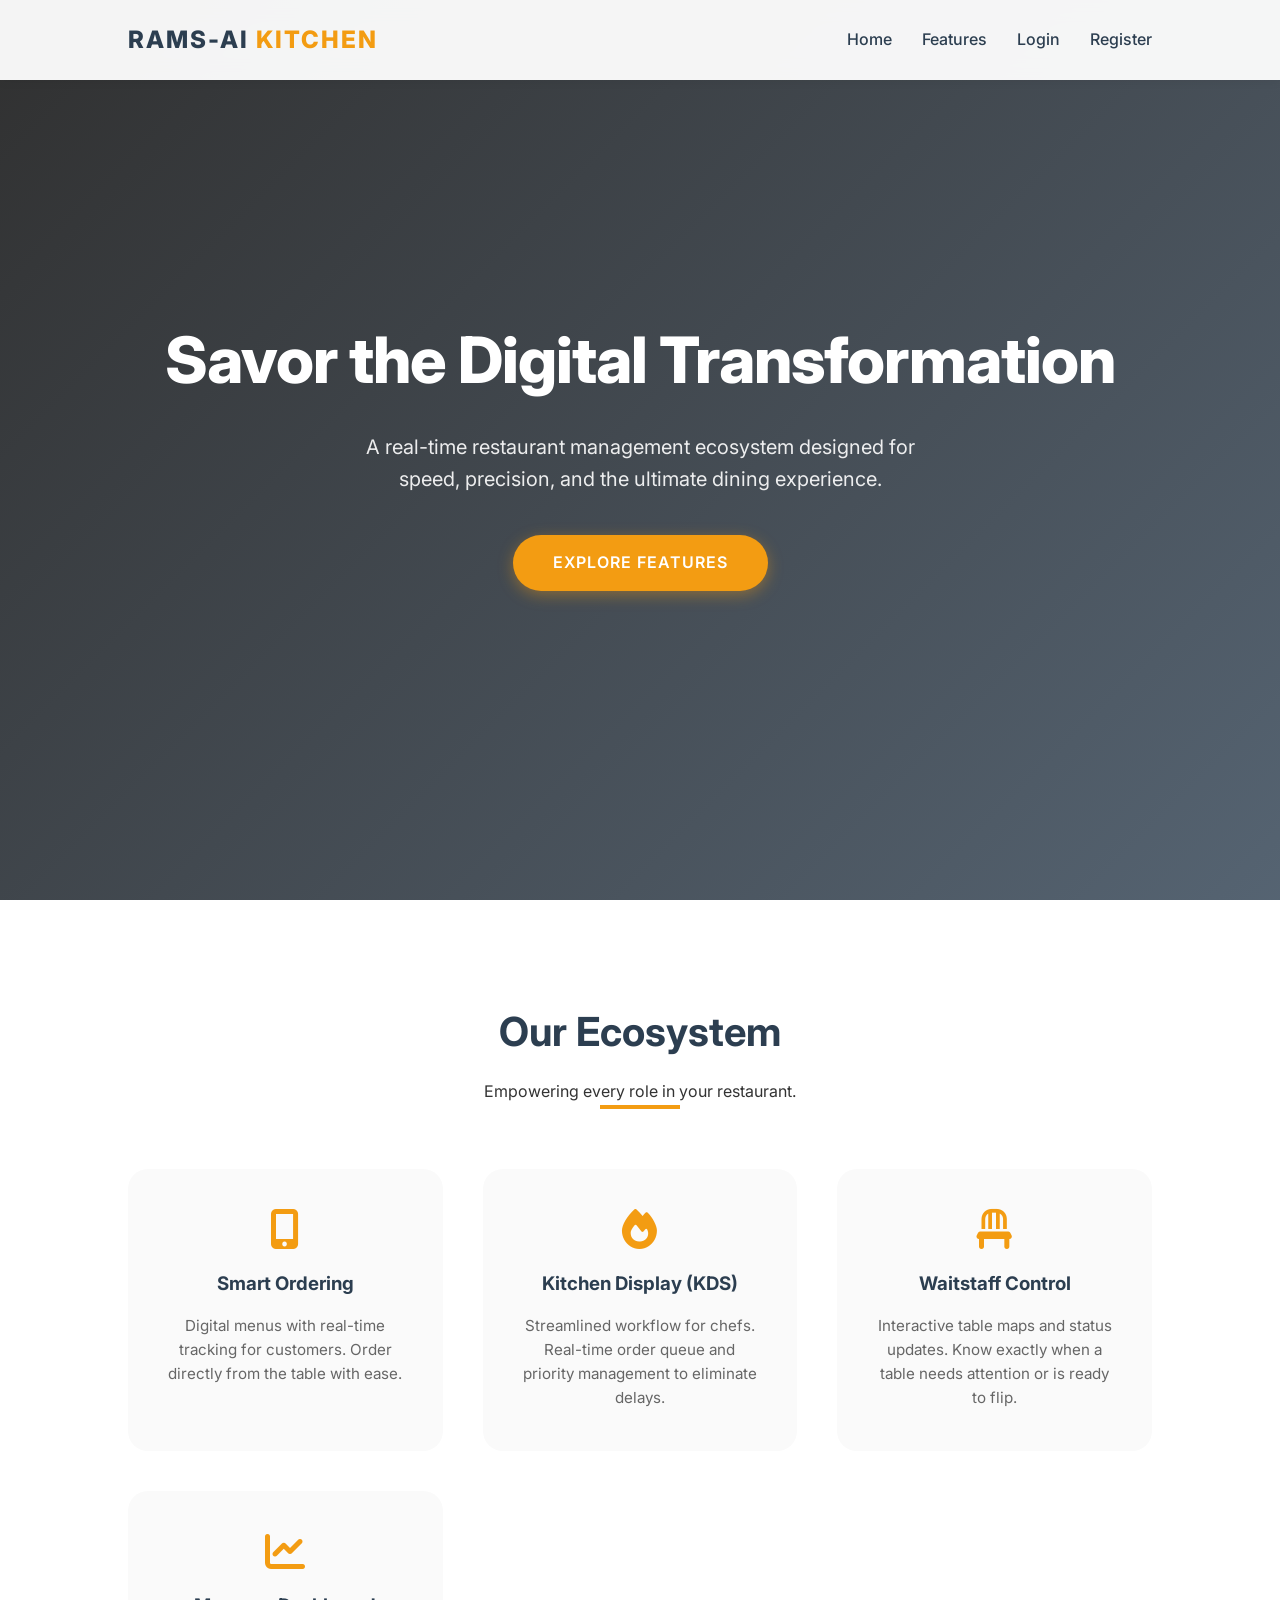
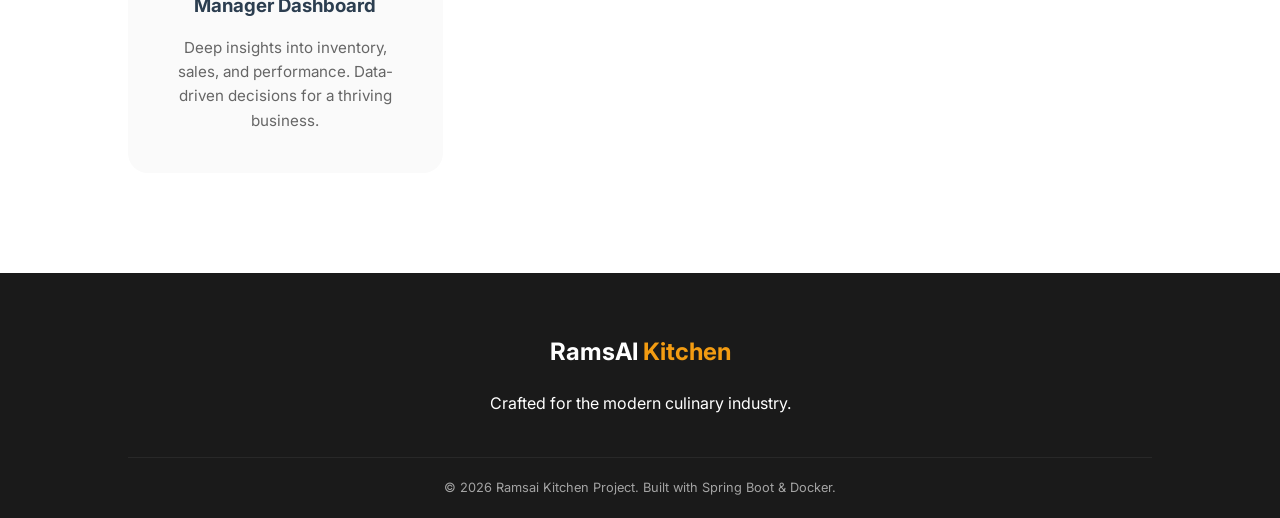
==== src/main/resources/static/audit.html @ 396d2cf7 "feat: expand auth system with refresh tokens, audit logs, and profile management - Implemented Refre" ====
<!DOCTYPE html>
<html lang="en">
<head>
    <meta charset="UTF-8">
    <meta name="viewport" content="width=device-width, initial-scale=1.0">
    <title>Security Audit Logs - RamsAI Kitchen</title>
    <link rel="stylesheet" href="css/style.css">
    <style>
        .audit-container {
            max-width: 1200px;
            margin: 120px auto 40px;
            padding: 0 20px;
        }
        .audit-card {
            background: var(--white);
            padding: 30px;
            border-radius: 20px;
            box-shadow: var(--shadow);
        }
        .audit-card h2 {
            margin-bottom: 25px;
            color: var(--secondary-color);
        }
        table {
            width: 100%;
            border-collapse: collapse;
            margin-top: 20px;
        }
        th, td {
            text-align: left;
            padding: 12px 15px;
            border-bottom: 1px solid var(--bg-light);
        }
        th {
            background: var(--bg-light);
            color: var(--secondary-color);
            font-weight: 600;
        }
        .status-success { color: #2ecc71; font-weight: 600; }
        .status-failure { color: #e74c3c; font-weight: 600; }
        .timestamp { font-size: 0.85rem; color: var(--text-muted); }
    </style>
</head>
<body>
    <header>
        <div class="logo">RamsAI<span>Kitchen</span></div>
        <nav><ul id="mainNav"></ul></nav>
    </header>

    <div class="audit-container">
        <div class="audit-card">
            <h2>Security Audit Logs</h2>
            <p style="color: var(--text-muted); margin-bottom: 20px;">Review recent security actions and login attempts.</p>
            <div style="overflow-x: auto;">
                <table id="auditTable">
                    <thead>
                        <tr>
                            <th>Timestamp</th>
                            <th>Username</th>
                            <th>Action</th>
                            <th>Status</th>
                            <th>IP Address</th>
                            <th>Details</th>
                        </tr>
                    </thead>
                    <tbody id="auditBody">
                        <!-- Data will be loaded here -->
                    </tbody>
                </table>
            </div>
        </div>
    </div>

    <script src="js/auth.js"></script>
    <script>
        async function loadAuditLogs() {
            const response = await authenticatedFetch('/api/v1/manager/audit?page=0&size=50');
            
            if (response.ok) {
                const result = await response.json();
                const logs = result.data;
                const body = document.getElementById('auditBody');
                
                if (logs.length === 0) {
                    body.innerHTML = '<tr><td colspan="6" style="text-align:center;">No logs found.</td></tr>';
                    return;
                }

                body.innerHTML = logs.map(log => `
                    <tr>
                        <td class="timestamp">${new Date(log.timestamp).toLocaleString()}</td>
                        <td>${log.username || (log.user ? log.user.username : '---')}</td>
                        <td>${log.action}</td>
                        <td class="${log.status === 'SUCCESS' ? 'status-success' : 'status-failure'}">${log.status}</td>
                        <td>${log.ipAddress || '---'}</td>
                        <td>${log.details || '---'}</td>
                    </tr>
                `).join('');
            } else {
                alert('Failed to load logs. You might not have permission.');
            }
        }

        document.addEventListener('DOMContentLoaded', () => {
            const role = getStorage().getItem('role');
            if (role !== 'MANAGER') {
                window.location.href = 'index.html';
                return;
            }
            loadAuditLogs();
        });
    </script>
</body>
</html>
---- src/main/resources/static/css/style.css ----
:root {
    --primary-color: #f39c12;
    --secondary-color: #2c3e50;
    --accent-color: #e67e22;
    --bg-dark: #1a1a1a;
    --bg-light: #fafafa;
    --text-main: #333;
    --text-muted: #666;
    --white: #ffffff;
    --shadow: 0 10px 30px rgba(0,0,0,0.1);
}

* {
    margin: 0;
    padding: 0;
    box-sizing: border-box;
}

body {
    font-family: 'Inter', -apple-system, BlinkMacSystemFont, "Segoe UI", Roboto, sans-serif;
    line-height: 1.6;
    color: var(--text-main);
    background-color: var(--bg-light);
    overflow-x: hidden;
}

/* Header & Nav */
header {
    background: rgba(255, 255, 255, 0.95);
    backdrop-filter: blur(10px);
    height: 80px;
    display: flex;
    align-items: center;
    justify-content: space-between;
    padding: 0 10%;
    position: fixed;
    top: 0;
    width: 100%;
    z-index: 1000;
    box-shadow: 0 2px 10px rgba(0,0,0,0.05);
}

.logo {
    font-size: 1.5rem;
    font-weight: 800;
    color: var(--secondary-color);
    text-transform: uppercase;
    letter-spacing: 2px;
}

.logo span {
    color: var(--primary-color);
}

nav ul {
    display: flex;
    list-style: none;
}

nav ul li {
    margin-left: 30px;
}

nav ul li a {
    text-decoration: none;
    color: var(--secondary-color);
    font-weight: 500;
    transition: color 0.3s;
}

nav ul li a:hover {
    color: var(--primary-color);
}

/* Hero Section */
.hero {
    height: 100vh;
    background: linear-gradient(135deg, rgba(26,26,26,0.9), rgba(44,62,80,0.8)), 
                url('https://images.unsplash.com/photo-1514362545857-3bc16c4c7d1b?ixlib=rb-1.2.1&auto=format&fit=crop&w=1350&q=80');
    background-size: cover;
    background-position: center;
    display: flex;
    flex-direction: column;
    justify-content: center;
    align-items: center;
    text-align: center;
    color: var(--white);
    padding: 0 20px;
}

.hero h1 {
    font-size: 4rem;
    margin-bottom: 20px;
    font-weight: 800;
    letter-spacing: -1px;
}

.hero p {
    font-size: 1.25rem;
    max-width: 600px;
    margin-bottom: 40px;
    opacity: 0.9;
}

.cta-button {
    background-color: var(--primary-color);
    color: var(--white);
    padding: 15px 40px;
    border-radius: 50px;
    text-decoration: none;
    font-weight: 600;
    text-transform: uppercase;
    letter-spacing: 1px;
    transition: transform 0.3s, background-color 0.3s;
    box-shadow: 0 4px 15px rgba(243, 156, 18, 0.4);
}

.cta-button:hover {
    background-color: var(--accent-color);
    transform: translateY(-3px);
}

/* Features Section */
.features {
    padding: 100px 10%;
    background: var(--white);
}

.section-title {
    text-align: center;
    margin-bottom: 60px;
}

.section-title h2 {
    font-size: 2.5rem;
    color: var(--secondary-color);
    margin-bottom: 15px;
}

.section-title .underline {
    width: 80px;
    height: 4px;
    background: var(--primary-color);
    margin: 0 auto;
}

.feature-grid {
    display: grid;
    grid-template-columns: repeat(auto-fit, minmax(250px, 1fr));
    gap: 40px;
}

.feature-card {
    padding: 40px;
    background: var(--bg-light);
    border-radius: 20px;
    text-align: center;
    transition: transform 0.3s, box-shadow 0.3s;
}

.feature-card:hover {
    transform: translateY(-10px);
    box-shadow: var(--shadow);
}

.feature-icon {
    font-size: 2.5rem;
    color: var(--primary-color);
    margin-bottom: 20px;
}

.feature-card h3 {
    margin-bottom: 15px;
    color: var(--secondary-color);
}

.feature-card p {
    color: var(--text-muted);
    font-size: 0.95rem;
}

/* Footer */
footer {
    background: var(--bg-dark);
    color: var(--white);
    padding: 60px 10% 20px;
    text-align: center;
}

.footer-content {
    margin-bottom: 40px;
}

.footer-logo {
    font-size: 1.5rem;
    font-weight: 700;
    margin-bottom: 20px;
}

.footer-logo span {
    color: var(--primary-color);
}

.copyright {
    padding-top: 20px;
    border-top: 1px solid rgba(255,255,255,0.1);
    font-size: 0.8rem;
    opacity: 0.6;
}

.field-error {
    color: #e74c3c;
    font-size: 0.75rem;
    margin-top: 5px;
    height: 15px; /* Prevent layout shift */
}

/* Responsive */
@media (max-width: 768px) {
    .hero h1 {
        font-size: 2.5rem;
    }
    header {
        padding: 0 5%;
    }
    nav {
        display: none; /* In a real app, you'd have a hamburger menu */
    }
}
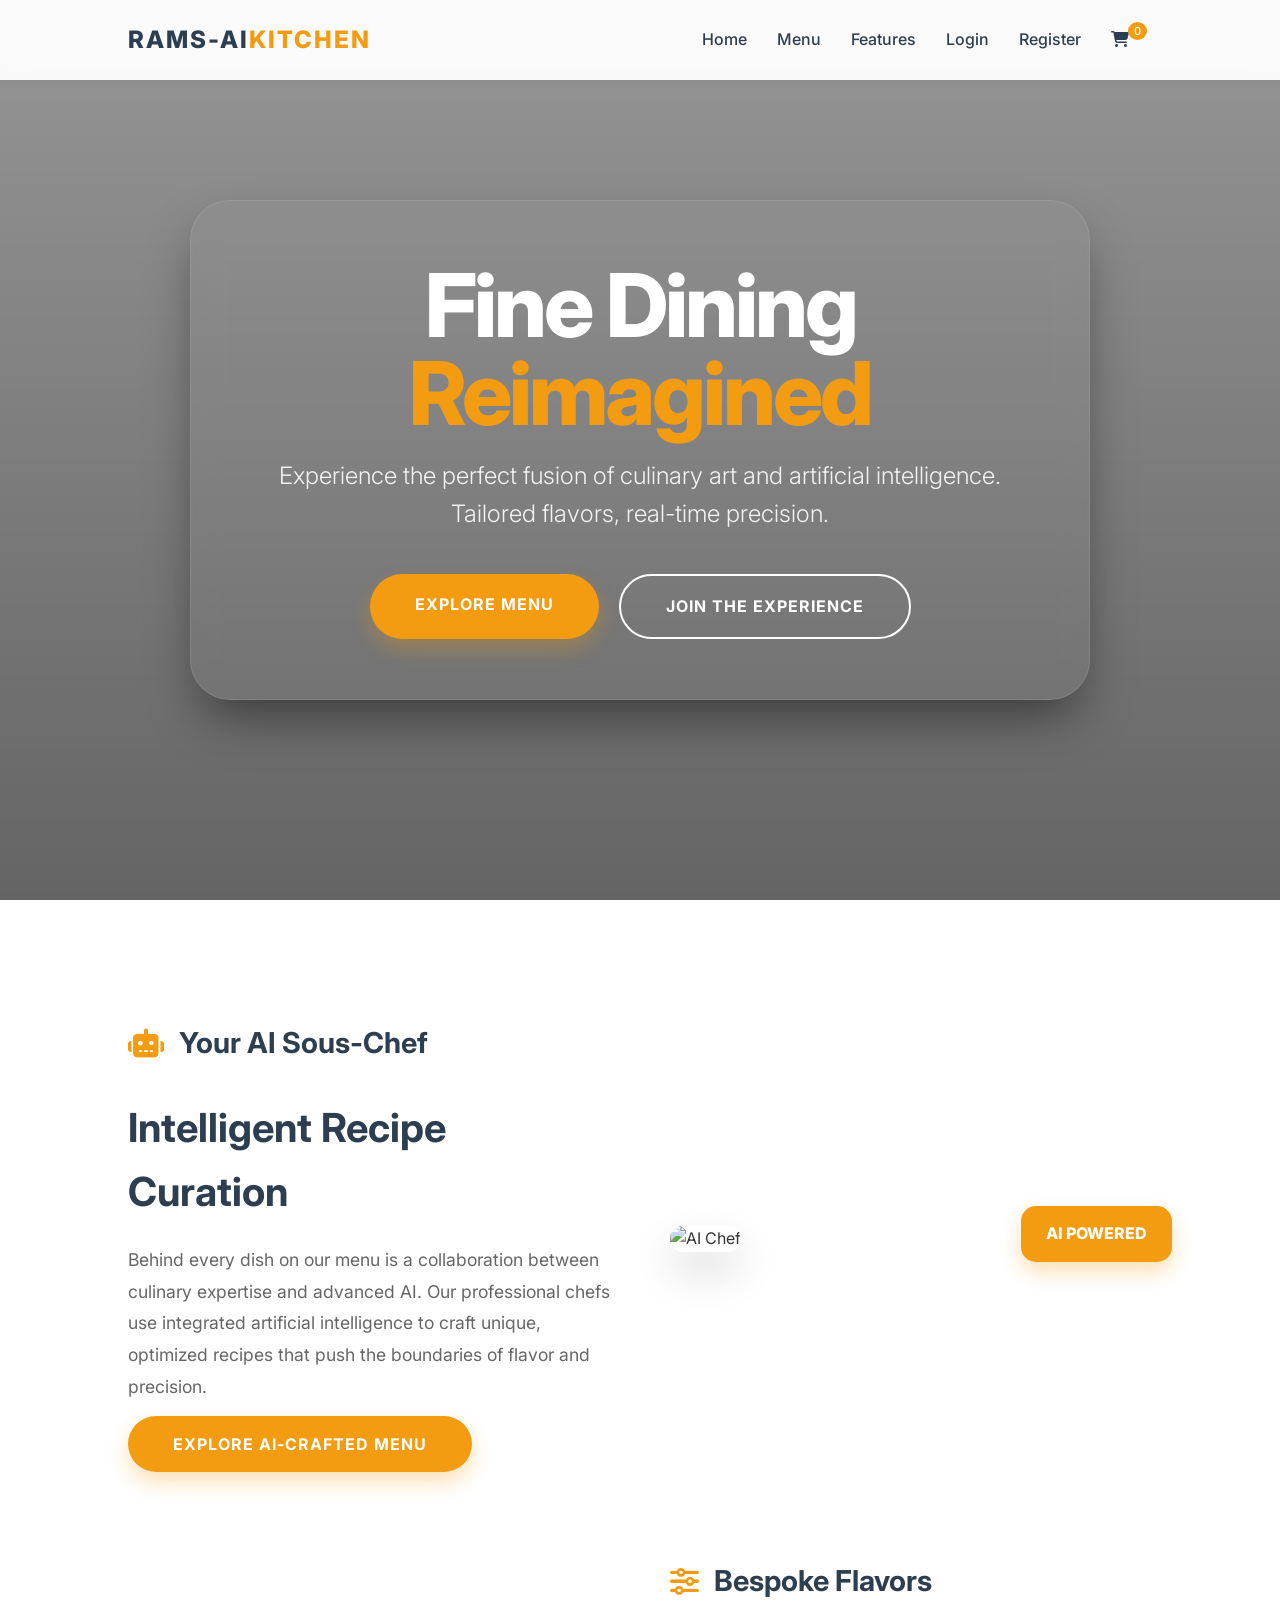
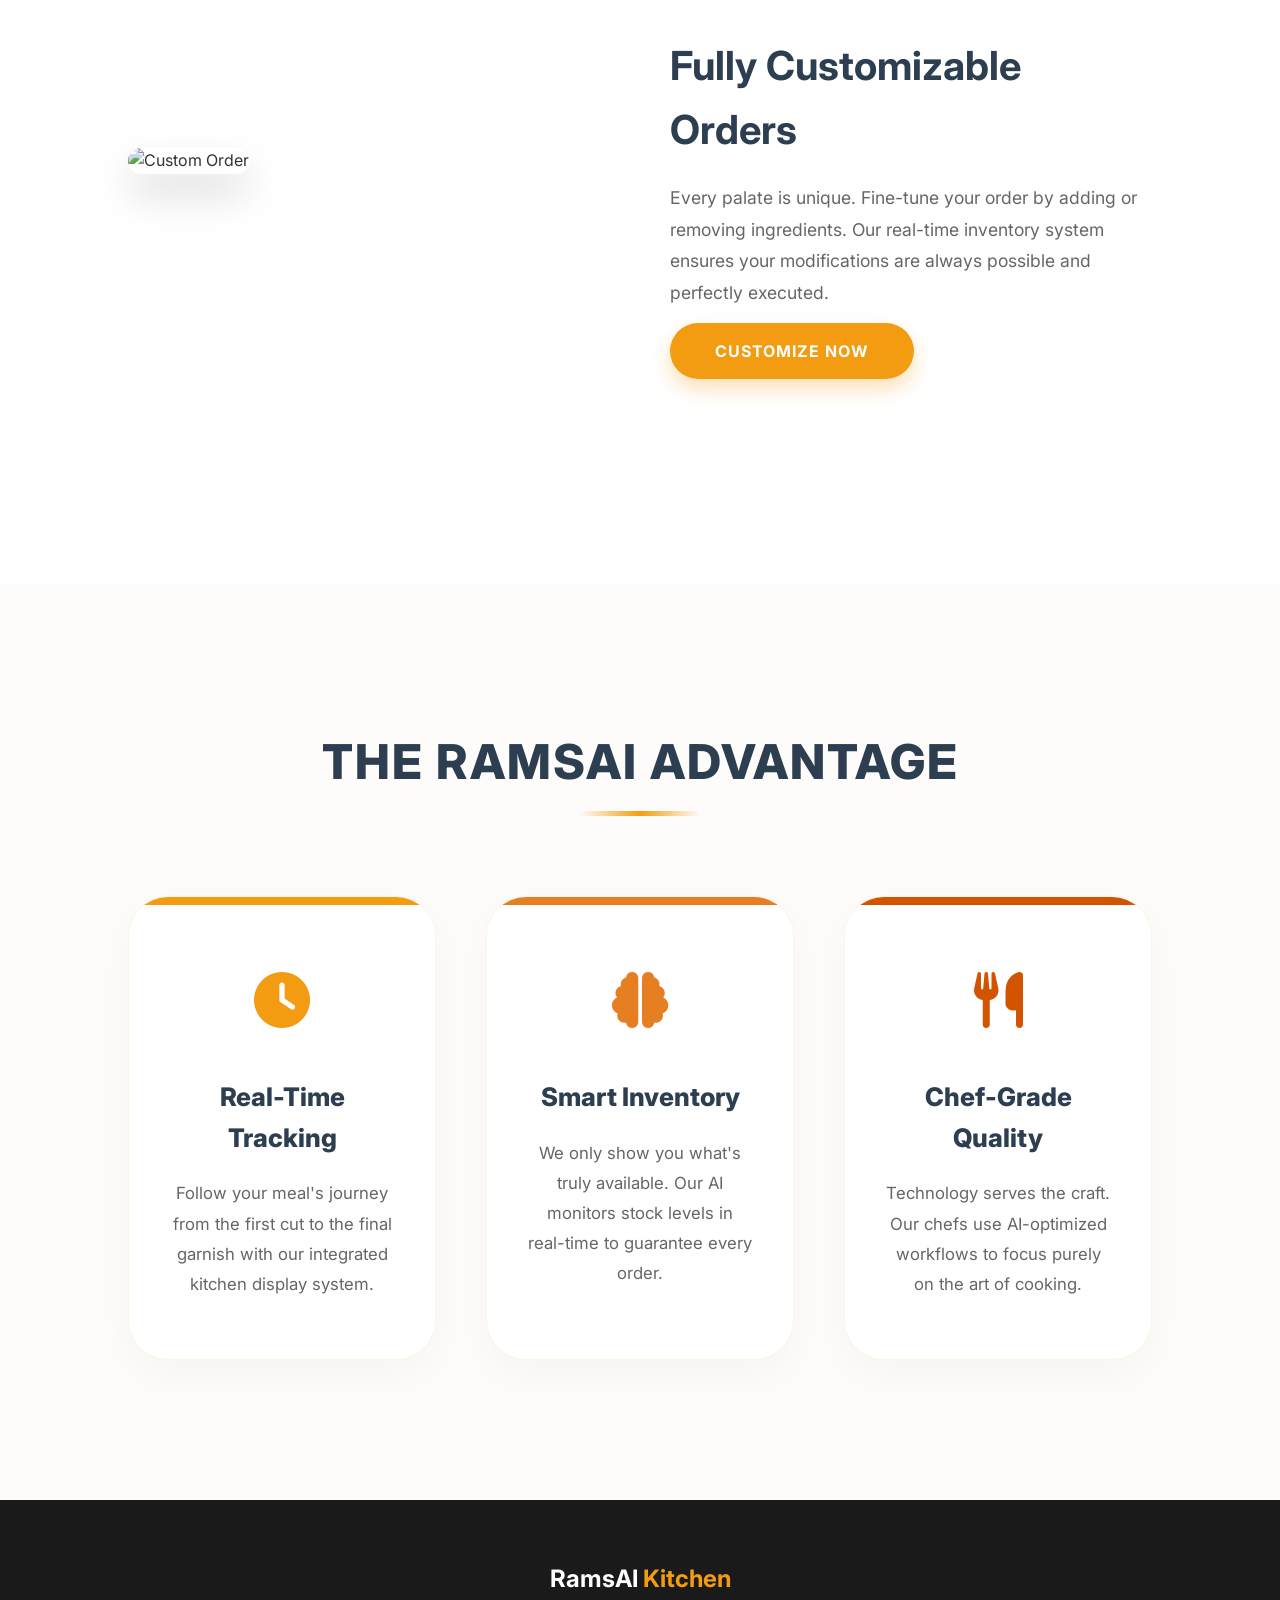
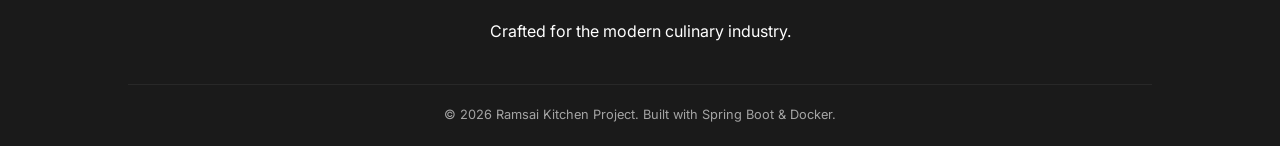
==== commit 3427a0c3: "style: redesign home page as a premium restaurant landing page - Created cinematic hero section with" ====
--- a/src/main/resources/static/audit.html
+++ b/src/main/resources/static/audit.html
@@ -43,7 +43,7 @@
 </head>
 <body>
     <header>
-        <div class="logo">RamsAI<span>Kitchen</span></div>
+        <div class="logo"><a href="index.html">RamsAI<span>Kitchen</span></a></div>
         <nav><ul id="mainNav"></ul></nav>
     </header>
 
--- a/src/main/resources/static/css/style.css
+++ b/src/main/resources/static/css/style.css
@@ -48,6 +48,13 @@
     letter-spacing: 2px;
 }
 
+.logo a {
+    text-decoration: none;
+    color: inherit;
+    display: flex;
+    align-items: center;
+}
+
 .logo span {
     color: var(--primary-color);
 }
@@ -75,10 +82,11 @@
 /* Hero Section */
 .hero {
     height: 100vh;
-    background: linear-gradient(135deg, rgba(26,26,26,0.9), rgba(44,62,80,0.8)), 
-                url('https://images.unsplash.com/photo-1514362545857-3bc16c4c7d1b?ixlib=rb-1.2.1&auto=format&fit=crop&w=1350&q=80');
+    background: linear-gradient(rgba(0,0,0,0.4), rgba(0,0,0,0.6)), 
+                url('https://images.unsplash.com/photo-1559339352-11d035aa65de?ixlib=rb-1.2.1&auto=format&fit=crop&w=1920&q=80');
     background-size: cover;
     background-position: center;
+    background-attachment: fixed;
     display: flex;
     flex-direction: column;
     justify-content: center;
@@ -88,95 +96,270 @@
     padding: 0 20px;
 }
 
+.hero-content {
+    max-width: 900px;
+    padding: 60px;
+    background: rgba(255, 255, 255, 0.03);
+    backdrop-filter: blur(15px);
+    -webkit-backdrop-filter: blur(15px);
+    border-radius: 40px;
+    border: 1px solid rgba(255, 255, 255, 0.1);
+    animation: fadeInUp 1s ease;
+    box-shadow: 0 25px 50px -12px rgba(0, 0, 0, 0.5);
+}
+
 .hero h1 {
-    font-size: 4rem;
+    font-size: 5.5rem;
     margin-bottom: 20px;
     font-weight: 800;
-    letter-spacing: -1px;
+    letter-spacing: -3px;
+    line-height: 1;
+}
+
+.hero h1 span {
+    color: var(--primary-color);
 }
 
 .hero p {
-    font-size: 1.25rem;
-    max-width: 600px;
+    font-size: 1.5rem;
     margin-bottom: 40px;
     opacity: 0.9;
+    font-weight: 300;
+}
+
+.hero-btns {
+    display: flex;
+    gap: 20px;
+    justify-content: center;
 }
 
 .cta-button {
-    background-color: var(--primary-color);
-    color: var(--white);
-    padding: 15px 40px;
+    background: var(--primary-color);
+    color: var(--white);
+    padding: 18px 45px;
     border-radius: 50px;
     text-decoration: none;
-    font-weight: 600;
+    font-weight: 700;
     text-transform: uppercase;
     letter-spacing: 1px;
-    transition: transform 0.3s, background-color 0.3s;
-    box-shadow: 0 4px 15px rgba(243, 156, 18, 0.4);
+    transition: all 0.3s ease;
+    box-shadow: 0 10px 20px rgba(243, 156, 18, 0.3);
+}
+
+.cta-button.secondary {
+    background: transparent;
+    border: 2px solid var(--white);
+    box-shadow: none;
 }
 
 .cta-button:hover {
     background-color: var(--accent-color);
-    transform: translateY(-3px);
-}
-
-/* Features Section */
+    transform: translateY(-5px);
+    box-shadow: 0 15px 30px rgba(243, 156, 18, 0.4);
+}
+
+.cta-button.secondary:hover {
+    background: var(--white);
+    color: var(--secondary-color);
+}
+
+/* Featured Section */
+.showcase {
+    padding: 120px 10%;
+    background: var(--white);
+}
+
+.showcase-row {
+    display: flex;
+    align-items: center;
+    gap: 60px;
+    margin-bottom: 100px;
+}
+
+.showcase-row:nth-child(even) {
+    flex-direction: row-reverse;
+}
+
+.showcase-content {
+    flex: 1;
+}
+
+.showcase-content h3 {
+    font-size: 2.5rem;
+    color: var(--secondary-color);
+    margin-bottom: 20px;
+    font-weight: 700;
+}
+
+.showcase-content p {
+    font-size: 1.1rem;
+    color: var(--text-muted);
+    margin-bottom: 30px;
+    line-height: 1.8;
+}
+
+.showcase-image {
+    flex: 1;
+    position: relative;
+}
+
+.showcase-image img {
+    width: 100%;
+    border-radius: 20px;
+    box-shadow: 0 20px 40px rgba(0,0,0,0.15);
+}
+
+.ai-badge {
+    position: absolute;
+    top: -20px;
+    right: -20px;
+    background: var(--primary-color);
+    color: white;
+    padding: 15px 25px;
+    border-radius: 15px;
+    font-weight: 800;
+    box-shadow: 0 10px 20px rgba(243, 156, 18, 0.3);
+    animation: pulse 2s infinite;
+}
+
+@keyframes pulse {
+    0% { transform: scale(1); }
+    50% { transform: scale(1.05); }
+    100% { transform: scale(1); }
+}
+
+@keyframes fadeInUp {
+    from { opacity: 0; transform: translateY(30px); }
+    to { opacity: 1; transform: translateY(0); }
+}
+
+/* Feature Grid Refresh */
 .features {
-    padding: 100px 10%;
-    background: var(--white);
+    padding: 140px 10%;
+    background: #fdfcfb;
+    overflow: hidden; /* Safety for animations */
 }
 
 .section-title {
     text-align: center;
-    margin-bottom: 60px;
+    margin-bottom: 80px;
+    position: relative;
 }
 
 .section-title h2 {
-    font-size: 2.5rem;
-    color: var(--secondary-color);
-    margin-bottom: 15px;
+    font-size: 3rem;
+    font-weight: 800;
+    color: var(--secondary-color);
+    text-transform: uppercase;
+    letter-spacing: 2px;
+    margin-bottom: 10px;
 }
 
 .section-title .underline {
-    width: 80px;
-    height: 4px;
-    background: var(--primary-color);
+    width: 120px;
+    height: 5px;
+    background: linear-gradient(90deg, transparent, var(--primary-color), transparent);
     margin: 0 auto;
 }
 
 .feature-grid {
     display: grid;
-    grid-template-columns: repeat(auto-fit, minmax(250px, 1fr));
-    gap: 40px;
+    grid-template-columns: repeat(3, 1fr);
+    gap: 50px;
+    perspective: 1000px;
 }
 
 .feature-card {
-    padding: 40px;
-    background: var(--bg-light);
-    border-radius: 20px;
+    padding: 60px 40px;
+    background: var(--white);
+    border-radius: 40px;
     text-align: center;
-    transition: transform 0.3s, box-shadow 0.3s;
-}
-
+    transition: all 0.4s cubic-bezier(0.2, 1, 0.3, 1);
+    border: 1px solid rgba(243, 156, 18, 0.1);
+    position: relative;
+    box-shadow: 0 15px 40px rgba(0,0,0,0.03);
+    z-index: 1;
+    overflow: hidden; /* Clips the pseudo-element bar to the card's corners */
+}
+
+.feature-card::before {
+    content: '';
+    position: absolute;
+    top: 0;
+    left: 0;
+    right: 0;
+    height: 8px;
+    background: var(--primary-color);
+    border-radius: 40px 40px 0 0; /* Matches card's top corners perfectly */
+    transition: height 0.3s cubic-bezier(0.4, 0, 0.2, 1);
+}
+
+/* Unified Orange Theme */
+.feature-card:nth-child(1)::before { background: #f39c12; }
+.feature-card:nth-child(2)::before { background: #e67e22; }
+.feature-card:nth-child(3)::before { background: #d35400; }
+
+/* Fixed Hover: No Overlap */
 .feature-card:hover {
-    transform: translateY(-10px);
-    box-shadow: var(--shadow);
+    transform: translateY(-15px) scale(1.02);
+    box-shadow: 0 40px 70px rgba(243, 156, 18, 0.15);
+    border-color: var(--primary-color);
+    z-index: 10; /* Bring to front so shadow doesn't look cut off */
 }
 
 .feature-icon {
-    font-size: 2.5rem;
+    font-size: 3.5rem;
+    margin-bottom: 30px;
+    display: inline-block;
     color: var(--primary-color);
+    transition: all 0.3s ease;
+}
+
+/* Specific icon gradients for depth */
+.feature-card:nth-child(1) .feature-icon { color: #f39c12; }
+.feature-card:nth-child(2) .feature-icon { color: #e67e22; }
+.feature-card:nth-child(3) .feature-icon { color: #d35400; }
+
+.feature-card:hover .feature-icon {
+    transform: scale(1.1);
+    filter: drop-shadow(0 5px 15px rgba(243, 156, 18, 0.4));
+}
+
+.feature-card h3 {
+    font-size: 1.6rem;
+    color: var(--secondary-color);
     margin-bottom: 20px;
-}
-
-.feature-card h3 {
-    margin-bottom: 15px;
-    color: var(--secondary-color);
+    font-weight: 800;
 }
 
 .feature-card p {
     color: var(--text-muted);
-    font-size: 0.95rem;
+    font-size: 1.05rem;
+    line-height: 1.8;
+}
+
+@media (max-width: 1200px) {
+    .feature-grid {
+        gap: 30px;
+    }
+    .section-title h2 {
+        font-size: 2.5rem;
+    }
+}
+
+@media (max-width: 992px) {
+    .showcase-row {
+        flex-direction: column !important;
+        text-align: center;
+    }
+    .feature-grid {
+        grid-template-columns: 1fr;
+        max-width: 500px;
+        margin: 0 auto;
+    }
+    .hero h1 {
+        font-size: 3rem;
+    }
 }
 
 /* Footer */
@@ -227,3 +410,432 @@
         display: none; /* In a real app, you'd have a hamburger menu */
     }
 }
+
+/* Menu Page */
+.menu-page {
+    padding: 120px 10% 80px;
+    min-height: 80vh;
+}
+
+.menu-filters {
+    display: flex;
+    justify-content: center;
+    gap: 15px;
+    margin-bottom: 50px;
+    flex-wrap: wrap;
+}
+
+#category-filters {
+    display: flex;
+    gap: 15px;
+    flex-wrap: wrap;
+}
+
+.filter-btn {
+    padding: 10px 25px;
+    border: 2px solid var(--primary-color);
+    background: transparent;
+    color: var(--primary-color);
+    border-radius: 50px;
+    cursor: pointer;
+    font-weight: 600;
+    transition: all 0.3s;
+}
+
+.filter-btn:hover, .filter-btn.active {
+    background: var(--primary-color);
+    color: var(--white);
+}
+
+.menu-grid {
+    display: grid;
+    grid-template-columns: repeat(auto-fill, minmax(300px, 1fr));
+    gap: 30px;
+}
+
+.menu-card {
+    background: var(--white);
+    border-radius: 15px;
+    overflow: hidden;
+    box-shadow: 0 4px 15px rgba(0,0,0,0.05);
+    transition: transform 0.3s, box-shadow 0.3s;
+    border: 1px solid #eee;
+}
+
+.menu-card:hover {
+    transform: translateY(-5px);
+    box-shadow: var(--shadow);
+}
+
+.menu-card-content {
+    padding: 25px;
+}
+
+.menu-card-header {
+    display: flex;
+    justify-content: space-between;
+    align-items: flex-start;
+    margin-bottom: 15px;
+}
+
+.menu-card-header h3 {
+    font-size: 1.25rem;
+    color: var(--secondary-color);
+    font-weight: 700;
+}
+
+.rating {
+    color: var(--primary-color);
+    font-size: 0.8rem;
+}
+
+.description {
+    color: var(--text-muted);
+    font-size: 0.9rem;
+    margin-bottom: 20px;
+    height: 40px;
+    overflow: hidden;
+    display: -webkit-box;
+    -webkit-line-clamp: 2;
+    -webkit-box-orient: vertical;
+}
+
+.menu-card-footer {
+    display: flex;
+    justify-content: space-between;
+    align-items: center;
+}
+
+.price-tag {
+    font-weight: 700;
+    font-size: 1.1rem;
+}
+
+.original-price {
+    text-decoration: line-through;
+    color: #aaa;
+    font-size: 0.9rem;
+    margin-right: 5px;
+}
+
+.discount-price {
+    color: #e74c3c;
+}
+
+.add-btn {
+    background: var(--secondary-color);
+    color: var(--white);
+    border: none;
+    padding: 8px 15px;
+    border-radius: 8px;
+    cursor: pointer;
+    font-weight: 600;
+    font-size: 0.85rem;
+    transition: background 0.3s;
+}
+
+.add-btn:hover {
+    background: var(--bg-dark);
+}
+
+.loading, .no-items, .error {
+    grid-column: 1 / -1;
+    text-align: center;
+    padding: 50px;
+    color: var(--text-muted);
+    font-style: italic;
+}
+
+.error {
+    color: #e74c3c;
+}
+
+nav ul li a.active {
+    color: var(--primary-color);
+    border-bottom: 2px solid var(--primary-color);
+}
+
+.special-section {
+    margin-bottom: 60px;
+    padding-bottom: 40px;
+    border-bottom: 1px solid #eee;
+}
+
+.sub-section-title {
+    margin-bottom: 30px;
+}
+
+.sub-section-title h3 {
+    font-size: 1.8rem;
+    color: var(--secondary-color);
+    display: flex;
+    align-items: center;
+    gap: 15px;
+}
+
+.sub-section-title h3 i {
+    color: var(--primary-color);
+}
+
+.daily-badge {
+    position: absolute;
+    top: 15px;
+    right: 15px;
+    background: var(--primary-color);
+    color: var(--white);
+    padding: 5px 12px;
+    border-radius: 20px;
+    font-size: 0.75rem;
+    font-weight: 700;
+    text-transform: uppercase;
+    z-index: 10;
+}
+
+/* Cart Sidebar */
+.cart-sidebar {
+    position: fixed;
+    top: 0;
+    right: -400px;
+    width: 400px;
+    height: 100vh;
+    background: var(--white);
+    box-shadow: -5px 0 15px rgba(0,0,0,0.1);
+    z-index: 2000;
+    transition: right 0.3s ease;
+    display: flex;
+    flex-direction: column;
+}
+
+.cart-sidebar.open {
+    right: 0;
+}
+
+.cart-header {
+    padding: 20px;
+    background: var(--secondary-color);
+    color: var(--white);
+    display: flex;
+    justify-content: space-between;
+    align-items: center;
+}
+
+.cart-header h3 {
+    margin: 0;
+    font-size: 1.2rem;
+}
+
+#closeCart {
+    background: transparent;
+    border: none;
+    color: var(--white);
+    font-size: 1.5rem;
+    cursor: pointer;
+}
+
+.cart-items {
+    flex: 1;
+    overflow-y: auto;
+    padding: 20px;
+}
+
+.cart-item {
+    display: flex;
+    justify-content: space-between;
+    align-items: center;
+    padding: 15px 0;
+    border-bottom: 1px solid #eee;
+}
+
+.cart-item-info h4 {
+    margin: 0 0 5px 0;
+    font-size: 1rem;
+}
+
+.cart-item-info p {
+    margin: 0;
+    font-size: 0.85rem;
+    color: var(--text-muted);
+}
+
+.cart-item-remove {
+    color: #e74c3c;
+    cursor: pointer;
+    font-size: 0.9rem;
+}
+
+.cart-footer {
+    padding: 20px;
+    background: var(--bg-light);
+    border-top: 1px solid #eee;
+}
+
+.cart-total {
+    display: flex;
+    justify-content: space-between;
+    font-weight: 800;
+    font-size: 1.2rem;
+    margin-bottom: 20px;
+    color: var(--secondary-color);
+}
+
+.table-selection {
+    margin-bottom: 20px;
+}
+
+.table-selection label {
+    display: block;
+    margin-bottom: 5px;
+    font-size: 0.9rem;
+    font-weight: 600;
+}
+
+.table-selection select {
+    width: 100%;
+    padding: 10px;
+    border-radius: 8px;
+    border: 1px solid #ddd;
+}
+
+.checkout-btn {
+    width: 100%;
+    background: var(--primary-color);
+    color: var(--white);
+    border: none;
+    padding: 15px;
+    border-radius: 10px;
+    font-weight: 700;
+    text-transform: uppercase;
+    cursor: pointer;
+    transition: background 0.3s;
+}
+
+.checkout-btn:hover {
+    background: var(--accent-color);
+}
+
+#cartCount {
+    background: var(--primary-color);
+    color: var(--white);
+    font-size: 0.7rem;
+    padding: 2px 6px;
+    border-radius: 50%;
+    position: relative;
+    top: -10px;
+    left: -5px;
+}
+
+/* Side Cart Trigger */
+.side-cart-trigger {
+    position: fixed;
+    right: 0;
+    top: 50%;
+    transform: translateY(-50%);
+    background: var(--secondary-color);
+    color: var(--white);
+    border: none;
+    padding: 15px 10px;
+    border-radius: 10px 0 0 10px;
+    cursor: pointer;
+    z-index: 1500;
+    display: flex;
+    flex-direction: column;
+    align-items: center;
+    gap: 5px;
+    box-shadow: -2px 0 10px rgba(0,0,0,0.1);
+    transition: background 0.3s, padding-right 0.3s;
+}
+
+.side-cart-trigger:hover {
+    background: var(--primary-color);
+    padding-right: 15px;
+}
+
+.side-cart-trigger i {
+    font-size: 1.2rem;
+}
+
+.side-cart-trigger span {
+    font-size: 0.7rem;
+    font-weight: 700;
+    text-transform: uppercase;
+    writing-mode: vertical-rl;
+}
+
+/* Order Page */
+.order-page {
+    padding: 120px 10% 80px;
+}
+
+.order-container {
+    display: grid;
+    grid-template-columns: 2fr 1fr;
+    gap: 40px;
+    background: var(--white);
+    padding: 40px;
+    border-radius: 20px;
+    box-shadow: var(--shadow);
+}
+
+.order-details h2 {
+    margin-bottom: 30px;
+    color: var(--secondary-color);
+}
+
+.order-items-list {
+    border-top: 1px solid #eee;
+}
+
+.order-item-detailed {
+    display: flex;
+    justify-content: space-between;
+    align-items: center;
+    padding: 20px 0;
+    border-bottom: 1px solid #eee;
+}
+
+.order-item-detailed .item-main {
+    display: flex;
+    gap: 20px;
+    align-items: center;
+}
+
+.order-item-detailed h4 {
+    margin: 0;
+    font-size: 1.1rem;
+}
+
+.order-item-detailed .item-meta {
+    font-size: 0.9rem;
+    color: var(--text-muted);
+}
+
+.order-summary-card {
+    background: var(--bg-light);
+    padding: 30px;
+    border-radius: 15px;
+    height: fit-content;
+}
+
+.order-summary-card h3 {
+    margin-bottom: 20px;
+}
+
+.summary-row {
+    display: flex;
+    justify-content: space-between;
+    margin-bottom: 15px;
+}
+
+.summary-total {
+    border-top: 2px solid #ddd;
+    padding-top: 15px;
+    margin-top: 15px;
+    font-size: 1.3rem;
+    font-weight: 800;
+}
+
+@media (max-width: 992px) {
+    .order-container {
+        grid-template-columns: 1fr;
+    }
+}
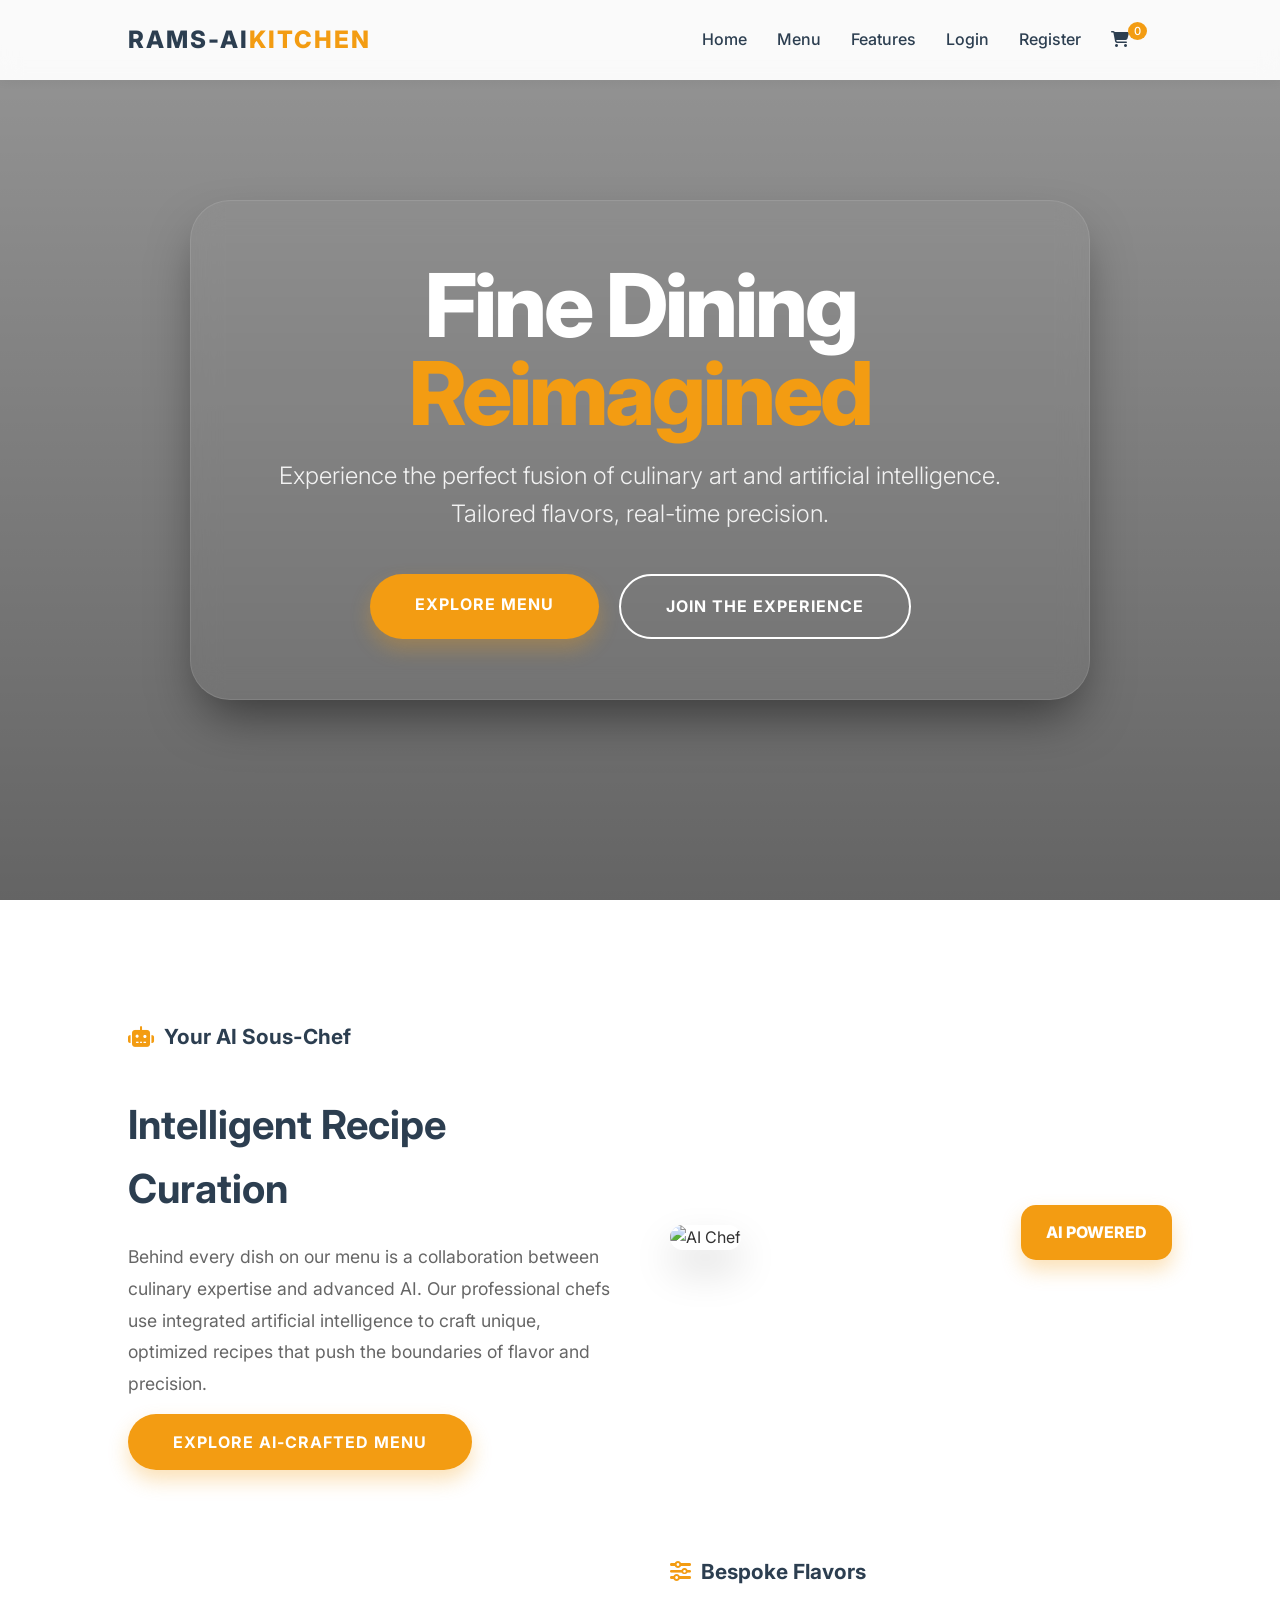
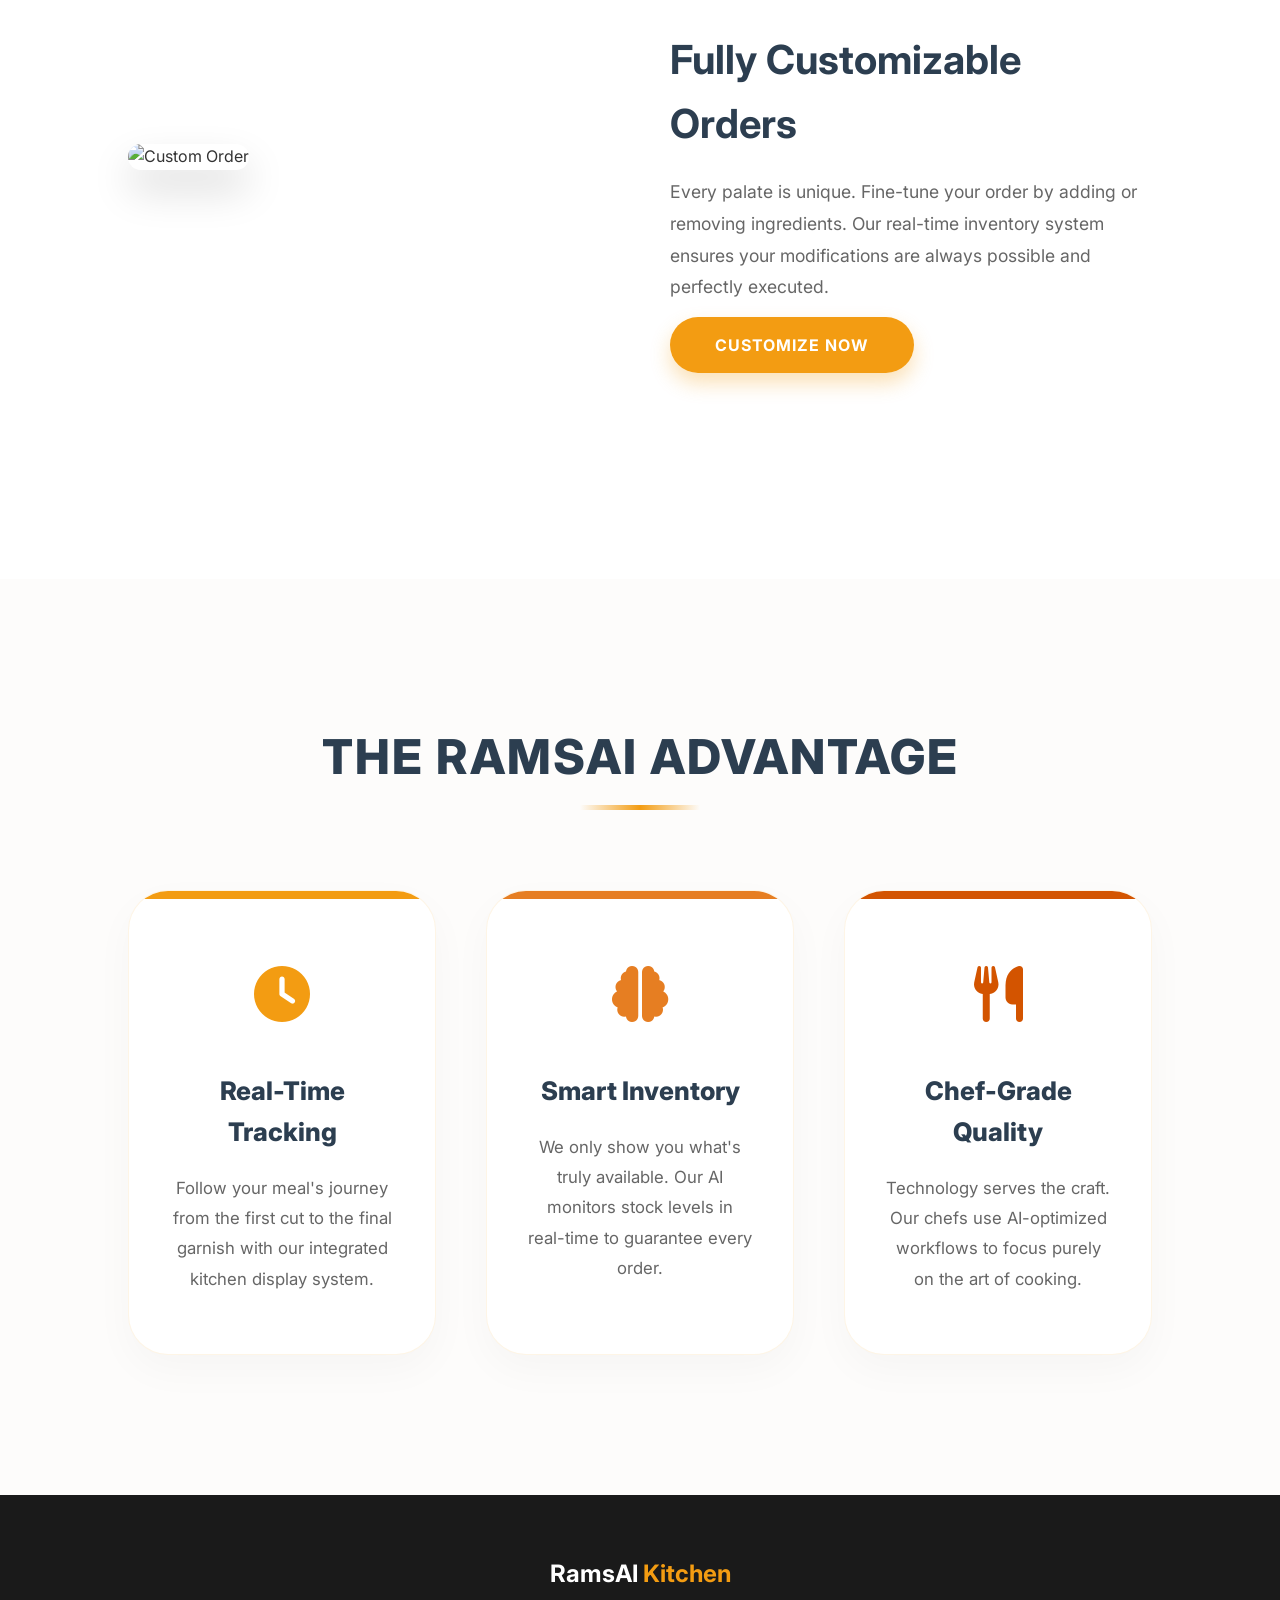
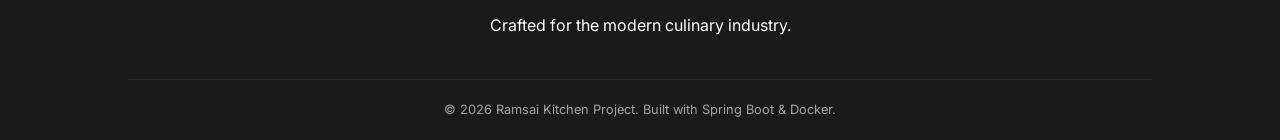
==== commit 8391568c: "Fix orders page crash and add global notifications with nav indicators Fixes: - Remove duplicate let" ====
--- a/src/main/resources/static/audit.html
+++ b/src/main/resources/static/audit.html
@@ -71,6 +71,9 @@
         </div>
     </div>
 
+    <script src="https://cdn.jsdelivr.net/npm/sockjs-client@1.6.1/dist/sockjs.min.js"></script>
+    <script src="https://cdn.jsdelivr.net/npm/@stomp/stompjs@7.0.0/bundles/stomp.umd.min.js"></script>
+    <script src="js/realtime.js"></script>
     <script src="js/auth.js"></script>
     <script>
         async function loadAuditLogs() {
--- a/src/main/resources/static/css/style.css
+++ b/src/main/resources/static/css/style.css
@@ -77,6 +77,28 @@
 
 nav ul li a:hover {
     color: var(--primary-color);
+}
+
+nav ul li a.has-notif {
+    position: relative;
+}
+
+nav ul li a.has-notif::after {
+    content: '';
+    position: absolute;
+    top: -5px;
+    right: -11px;
+    width: 9px;
+    height: 9px;
+    border-radius: 50%;
+    background: #e74c3c;
+    box-shadow: 0 0 0 2px rgba(255, 255, 255, 0.95);
+    animation: navNotifPulse 1.8s ease-in-out infinite;
+}
+
+@keyframes navNotifPulse {
+    0%, 100% { transform: scale(1); opacity: 1; }
+    50% { transform: scale(1.25); opacity: 0.7; }
 }
 
 /* Hero Section */
@@ -578,17 +600,68 @@
 }
 
 .daily-badge {
-    position: absolute;
-    top: 15px;
-    right: 15px;
     background: var(--primary-color);
     color: var(--white);
-    padding: 5px 12px;
-    border-radius: 20px;
-    font-size: 0.75rem;
-    font-weight: 700;
+    padding: 8px 15px;
+    font-size: 0.7rem;
+    font-weight: 800;
     text-transform: uppercase;
-    z-index: 10;
+    text-align: center;
+    display: block;
+    letter-spacing: 1.5px;
+    border-bottom: 1px solid rgba(0,0,0,0.05);
+}
+
+/* Modal Buttons */
+.modal-actions {
+    display: flex;
+    justify-content: flex-end;
+    gap: 12px;
+    margin-top: 30px;
+    padding-top: 20px;
+    border-top: 1px solid #eee;
+}
+
+.btn-primary, .btn-danger, .btn-cancel {
+    padding: 12px 25px;
+    border-radius: 10px;
+    font-weight: 600;
+    cursor: pointer;
+    transition: all 0.2s;
+    border: none;
+    font-size: 0.95rem;
+}
+
+.btn-primary {
+    background: var(--primary-color);
+    color: white;
+}
+
+.btn-primary:hover {
+    background: var(--accent-color);
+    transform: translateY(-2px);
+}
+
+.btn-danger {
+    background: #fff;
+    color: #e74c3c;
+    border: 1px solid #e74c3c;
+}
+
+.btn-danger:hover {
+    background: #e74c3c;
+    color: white;
+    transform: translateY(-2px);
+}
+
+.btn-cancel {
+    background: #eee;
+    color: #666;
+}
+
+.btn-cancel:hover {
+    background: #ddd;
+    color: #333;
 }
 
 /* Cart Sidebar */
@@ -839,3 +912,559 @@
         grid-template-columns: 1fr;
     }
 }
+
+/* ============== My Orders Page ============== */
+.my-orders-page {
+    padding: 120px 10% 80px;
+}
+
+.my-orders-page .container {
+    max-width: 1100px;
+    margin: 0 auto;
+}
+
+.my-orders-status {
+    text-align: center;
+    margin: -10px 0 20px;
+    font-weight: 600;
+    min-height: 1.2em;
+}
+.my-orders-status.error { color: #c0392b; }
+.my-orders-status.success { color: #27ae60; }
+
+.current-orders-section,
+.history-section {
+    background: var(--white);
+    border-radius: 18px;
+    padding: 30px;
+    margin-top: 30px;
+    box-shadow: var(--shadow);
+}
+
+.sub-section-title {
+    display: flex;
+    align-items: center;
+    justify-content: space-between;
+    margin-bottom: 20px;
+    flex-wrap: wrap;
+    gap: 10px;
+}
+
+.sub-section-title h3 {
+    color: var(--secondary-color);
+    font-size: 1.3rem;
+    display: flex;
+    align-items: center;
+    gap: 10px;
+}
+
+.current-table-label {
+    color: var(--primary-color);
+    font-weight: 600;
+    font-size: 1rem;
+    margin-left: 6px;
+}
+
+.refresh-btn {
+    background: var(--bg-light);
+    border: 1px solid #e5e5e5;
+    border-radius: 999px;
+    padding: 8px 14px;
+    cursor: pointer;
+    color: var(--text-main);
+    font-weight: 600;
+    font-size: 0.85rem;
+    transition: background 0.2s ease, border-color 0.2s ease;
+    display: inline-flex;
+    align-items: center;
+    gap: 8px;
+}
+.refresh-btn:hover {
+    background: #f0f0f0;
+    border-color: #d4d4d4;
+}
+
+.no-current-table {
+    text-align: center;
+    padding: 30px 10px;
+    color: var(--text-muted);
+}
+
+/* Current-order cards */
+.current-orders-list { display: flex; flex-direction: column; gap: 18px; }
+
+.order-card {
+    background: var(--bg-light);
+    border: 1px solid #ececec;
+    border-radius: 14px;
+    padding: 20px 22px;
+}
+
+.order-card-current { border-left: 4px solid var(--primary-color); }
+
+.order-card-header {
+    display: flex;
+    justify-content: space-between;
+    align-items: flex-start;
+    gap: 12px;
+    margin-bottom: 14px;
+}
+
+.order-card-header h4 {
+    margin: 0;
+    color: var(--secondary-color);
+    font-size: 1.1rem;
+}
+
+.order-meta {
+    color: var(--text-muted);
+    font-size: 0.85rem;
+    margin-top: 4px;
+}
+
+/* Order progress (stepper) */
+.order-progress {
+    list-style: none;
+    display: flex;
+    justify-content: space-between;
+    align-items: flex-start;
+    gap: 6px;
+    padding: 10px 4px 18px;
+    margin: 0;
+    position: relative;
+}
+
+.order-progress::before {
+    content: '';
+    position: absolute;
+    left: 14px;
+    right: 14px;
+    top: 21px;
+    height: 2px;
+    background: #e1e1e1;
+    z-index: 0;
+}
+
+.order-progress .step {
+    position: relative;
+    z-index: 1;
+    flex: 1;
+    text-align: center;
+    color: var(--text-muted);
+    font-size: 0.78rem;
+    font-weight: 600;
+    text-transform: uppercase;
+    letter-spacing: 0.5px;
+}
+
+.order-progress .dot {
+    display: block;
+    width: 18px;
+    height: 18px;
+    border-radius: 50%;
+    background: #e1e1e1;
+    margin: 0 auto 6px;
+    border: 3px solid var(--white);
+    box-shadow: 0 0 0 2px #e1e1e1;
+}
+
+.order-progress .step.done .dot {
+    background: var(--primary-color);
+    box-shadow: 0 0 0 2px var(--primary-color);
+}
+.order-progress .step.done .label { color: var(--text-main); }
+
+.order-progress .step.active .dot {
+    background: var(--white);
+    box-shadow: 0 0 0 3px var(--primary-color);
+    animation: pulseDot 1.6s ease-in-out infinite;
+}
+.order-progress .step.active .label { color: var(--primary-color); }
+
+@keyframes pulseDot {
+    0%, 100% { transform: scale(1); }
+    50% { transform: scale(1.15); }
+}
+
+.order-progress-cancelled {
+    color: #c0392b;
+    font-weight: 600;
+    padding: 8px 0 14px;
+}
+
+/* Items list inside an order card */
+.order-items h5 {
+    margin: 4px 0 10px;
+    color: var(--text-muted);
+    font-size: 0.8rem;
+    text-transform: uppercase;
+    letter-spacing: 1px;
+}
+
+.order-items-list-detailed {
+    list-style: none;
+    margin: 0;
+    padding: 0;
+    display: flex;
+    flex-direction: column;
+    gap: 8px;
+}
+
+.order-item-row {
+    display: flex;
+    justify-content: space-between;
+    align-items: flex-start;
+    gap: 12px;
+    background: var(--white);
+    border: 1px solid #eee;
+    border-radius: 10px;
+    padding: 10px 14px;
+}
+
+.order-item-row-main { flex: 1; }
+.order-item-row-name {
+    display: flex;
+    gap: 8px;
+    align-items: baseline;
+    font-weight: 600;
+    color: var(--text-main);
+}
+.order-item-row-name .qty {
+    color: var(--primary-color);
+    font-weight: 800;
+}
+.order-item-row-price {
+    color: var(--text-muted);
+    font-size: 0.85rem;
+    margin-top: 2px;
+}
+.item-notes {
+    margin-top: 4px;
+    font-size: 0.8rem;
+    color: var(--text-muted);
+    font-style: italic;
+}
+
+.empty-item {
+    list-style: none;
+    color: var(--text-muted);
+    font-style: italic;
+    padding: 10px 0;
+}
+
+/* Status pills */
+.status-pill {
+    display: inline-block;
+    padding: 4px 12px;
+    border-radius: 999px;
+    font-size: 0.72rem;
+    font-weight: 700;
+    text-transform: uppercase;
+    letter-spacing: 0.6px;
+    background: #eee;
+    color: #555;
+    white-space: nowrap;
+}
+.status-pill-item { font-size: 0.66rem; padding: 3px 10px; }
+
+.status-RECEIVED  { background: #eaf3ff; color: #1f6feb; }
+.status-PENDING   { background: #eaf3ff; color: #1f6feb; }
+.status-COOKING   { background: #fff4e0; color: #b76e00; }
+.status-READY     { background: #e6f6ec; color: #1e7f3a; }
+.status-SERVED    { background: #e9e9ef; color: #555; }
+.status-CANCELLED { background: #fde4e1; color: #b03128; }
+
+/* History list */
+.history-list { display: flex; flex-direction: column; gap: 10px; }
+
+.history-row {
+    background: var(--bg-light);
+    border: 1px solid #ececec;
+    border-radius: 12px;
+    overflow: hidden;
+    transition: border-color 0.2s ease, box-shadow 0.2s ease;
+}
+.history-row:hover { border-color: #ddd; }
+.history-row.expanded {
+    border-color: var(--primary-color);
+    box-shadow: 0 6px 18px rgba(243, 156, 18, 0.12);
+}
+
+.history-row-summary {
+    display: flex;
+    justify-content: space-between;
+    align-items: center;
+    padding: 14px 18px;
+    gap: 12px;
+    cursor: pointer;
+    user-select: none;
+}
+.history-row-main { flex: 1; min-width: 0; }
+.history-row-title {
+    font-weight: 700;
+    color: var(--secondary-color);
+}
+.history-row-table {
+    font-weight: 500;
+    color: var(--text-muted);
+    font-size: 0.9rem;
+}
+.history-row-meta {
+    color: var(--text-muted);
+    font-size: 0.82rem;
+    margin-top: 2px;
+}
+.history-row-right {
+    display: flex;
+    align-items: center;
+    gap: 12px;
+}
+.expand-chevron {
+    transition: transform 0.2s ease;
+    color: var(--text-muted);
+}
+.history-row.expanded .expand-chevron { transform: rotate(180deg); }
+
+.history-row-details {
+    display: none;
+    padding: 0 18px 18px;
+    border-top: 1px dashed #e1e1e1;
+}
+.history-row.expanded .history-row-details { display: block; }
+
+.history-row-footer {
+    display: flex;
+    justify-content: space-between;
+    margin-top: 14px;
+    color: var(--text-muted);
+    font-size: 0.85rem;
+}
+.history-total { color: var(--text-main); font-weight: 700; }
+
+/* Empty state */
+.empty-state {
+    text-align: center;
+    padding: 30px 10px;
+    color: var(--text-muted);
+}
+.empty-state i {
+    font-size: 2.5rem;
+    color: #ccc;
+    margin-bottom: 10px;
+    display: block;
+}
+
+@media (max-width: 700px) {
+    .my-orders-page { padding: 100px 5% 60px; }
+    .current-orders-section, .history-section { padding: 22px 18px; }
+    .order-progress .step { font-size: 0.65rem; }
+    .order-card-header { flex-direction: column; align-items: flex-start; }
+    .history-row-summary { flex-wrap: wrap; }
+}
+
+/* Review Modal and UI */
+.modal-overlay {
+    position: fixed;
+    top: 0;
+    left: 0;
+    width: 100%;
+    height: 100%;
+    background: rgba(0, 0, 0, 0.6);
+    backdrop-filter: blur(5px);
+    display: none;
+    justify-content: center;
+    align-items: center;
+    z-index: 3000;
+    padding: 20px;
+}
+
+.modal-content {
+    background: var(--white);
+    padding: 40px;
+    border-radius: 20px;
+    box-shadow: 0 20px 40px rgba(0,0,0,0.2);
+    position: relative;
+    width: 100%;
+    max-width: 600px;
+    animation: modalFadeIn 0.3s ease-out;
+}
+
+@keyframes modalFadeIn {
+    from { opacity: 0; transform: translateY(-20px); }
+    to { opacity: 1; transform: translateY(0); }
+}
+
+.close-modal {
+    position: absolute;
+    top: 20px;
+    right: 25px;
+    font-size: 1.8rem;
+    cursor: pointer;
+    color: var(--text-muted);
+    transition: color 0.2s;
+}
+
+.close-modal:hover {
+    color: var(--secondary-color);
+}
+
+.review-modal-content {
+    max-width: 500px;
+}
+.star-rating-input {
+    font-size: 2rem;
+    color: #ccc;
+    cursor: pointer;
+    display: flex;
+    gap: 0.5rem;
+}
+.star-rating-input .star-opt.active {
+    color: #ffc107;
+}
+.star-rating-input .star-opt:hover {
+    color: #ffdb58;
+}
+.item-review-status {
+    margin-top: 0.5rem;
+    display: flex;
+    align-items: center;
+    gap: 1rem;
+    font-size: 0.9rem;
+}
+.rating-stars {
+    color: #ffc107;
+    font-weight: bold;
+}
+.text-btn {
+    background: none;
+    border: none;
+    color: var(--primary-color);
+    cursor: pointer;
+    text-decoration: underline;
+    padding: 0;
+    font: inherit;
+}
+
+/* Toast notifications (kitchen board + live order tracking) */
+.toast-container {
+    position: fixed;
+    bottom: 24px;
+    right: 24px;
+    display: flex;
+    flex-direction: column;
+    gap: 10px;
+    z-index: 2000;
+    pointer-events: none;
+}
+.toast {
+    background: var(--secondary-color, #2c3e50);
+    color: #fff;
+    padding: 12px 18px;
+    border-radius: 10px;
+    box-shadow: 0 10px 25px rgba(0, 0, 0, 0.25);
+    font-size: 0.9rem;
+    font-weight: 600;
+    display: flex;
+    align-items: center;
+    gap: 10px;
+    opacity: 0;
+    transform: translateX(20px);
+    transition: opacity 0.3s ease, transform 0.3s ease;
+}
+.toast.show { opacity: 1; transform: none; }
+.toast i { color: var(--primary-color, #f39c12); }
+.toast.toast-ready { background: #1e7f3a; }
+.toast.toast-ready i { color: #d2f5dd; }
+.toast.toast-served { background: #b45309; }
+.toast.toast-served i { color: #fef3c7; }
+
+.refresh-btn.muted { color: #aaa; border-color: #e5e5e5; }
+
+/* Live-tracking indicator on the My Orders page */
+.live-indicator {
+    display: inline-flex;
+    align-items: center;
+    gap: 7px;
+    font-size: 0.78rem;
+    font-weight: 700;
+    padding: 4px 11px;
+    border-radius: 999px;
+    background: #eee;
+    color: #777;
+    vertical-align: middle;
+}
+.live-indicator .dot { width: 8px; height: 8px; border-radius: 50%; background: #aaa; }
+.live-indicator.live { background: #e6f6ec; color: #1e7f3a; }
+.live-indicator.live .dot { background: #22c55e; box-shadow: 0 0 0 3px rgba(34, 197, 94, 0.2); }
+
+/* --- Appended for Product Reviews Modal --- */
+
+.reviews-display-modal {
+    max-width: 600px;
+    width: 90%;
+}
+
+.reviews-summary {
+    display: flex;
+    align-items: center;
+    gap: 1rem;
+    padding-bottom: 1rem;
+    border-bottom: 1px solid #eee;
+    margin-bottom: 1rem;
+}
+
+.rating-big {
+    font-size: 1.5rem;
+    color: var(--primary-color);
+}
+
+.reviews-summary span {
+    font-size: 1rem;
+    font-weight: 600;
+    color: var(--text-muted);
+}
+
+.reviews-list {
+    max-height: 45vh;
+    overflow-y: auto;
+    padding-right: 1rem; /* for scrollbar */
+}
+
+.review-item {
+    padding: 1rem 0;
+    border-bottom: 1px solid #f5f5f5;
+}
+
+.review-item:last-child {
+    border-bottom: none;
+}
+
+.review-header {
+    display: flex;
+    justify-content: space-between;
+    align-items: center;
+    margin-bottom: 0.5rem;
+}
+
+.review-header strong {
+    font-size: 1rem;
+    color: var(--secondary-color);
+}
+
+.rating-small {
+    font-size: 0.8rem;
+    color: var(--primary-color);
+}
+
+.review-comment {
+    font-size: 0.95rem;
+    color: var(--text-main);
+    line-height: 1.5;
+    margin-bottom: 0.5rem;
+}
+
+.review-date {
+    font-size: 0.8rem;
+    color: var(--text-muted);
+}
+
